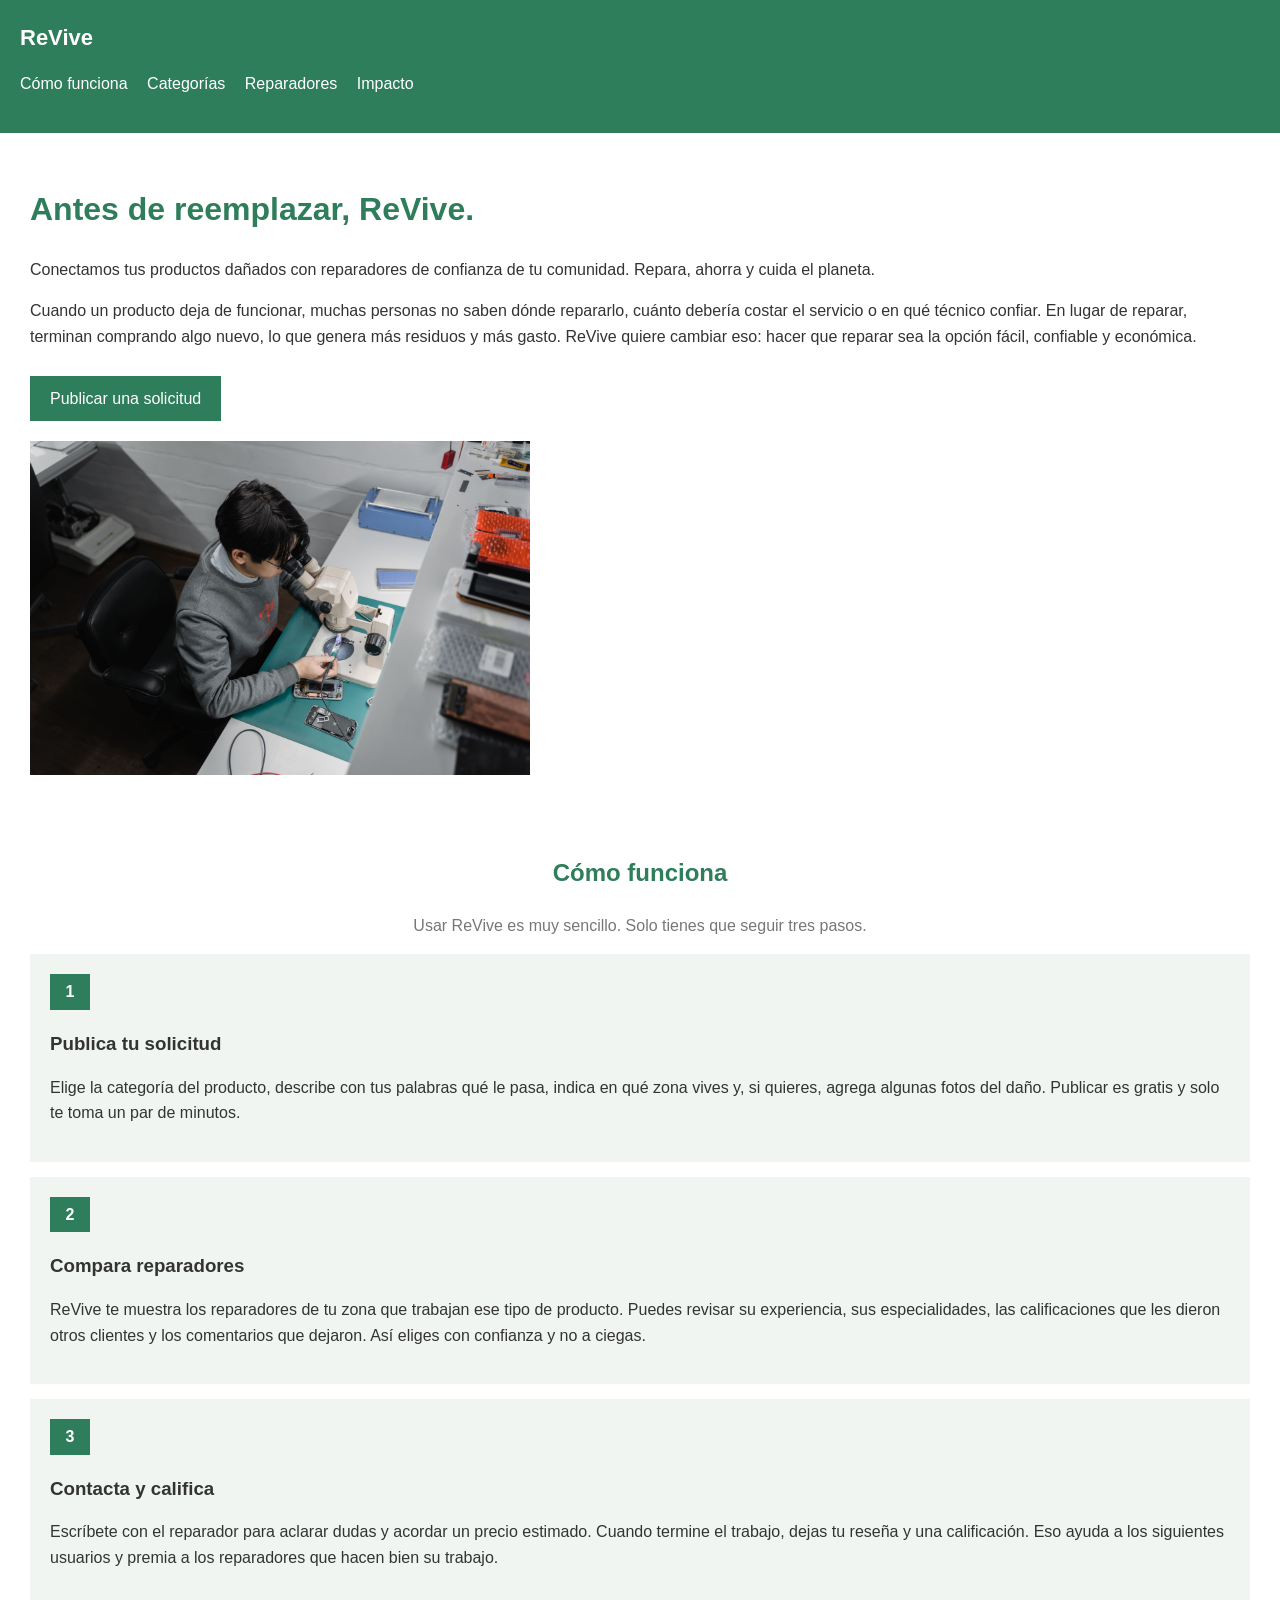
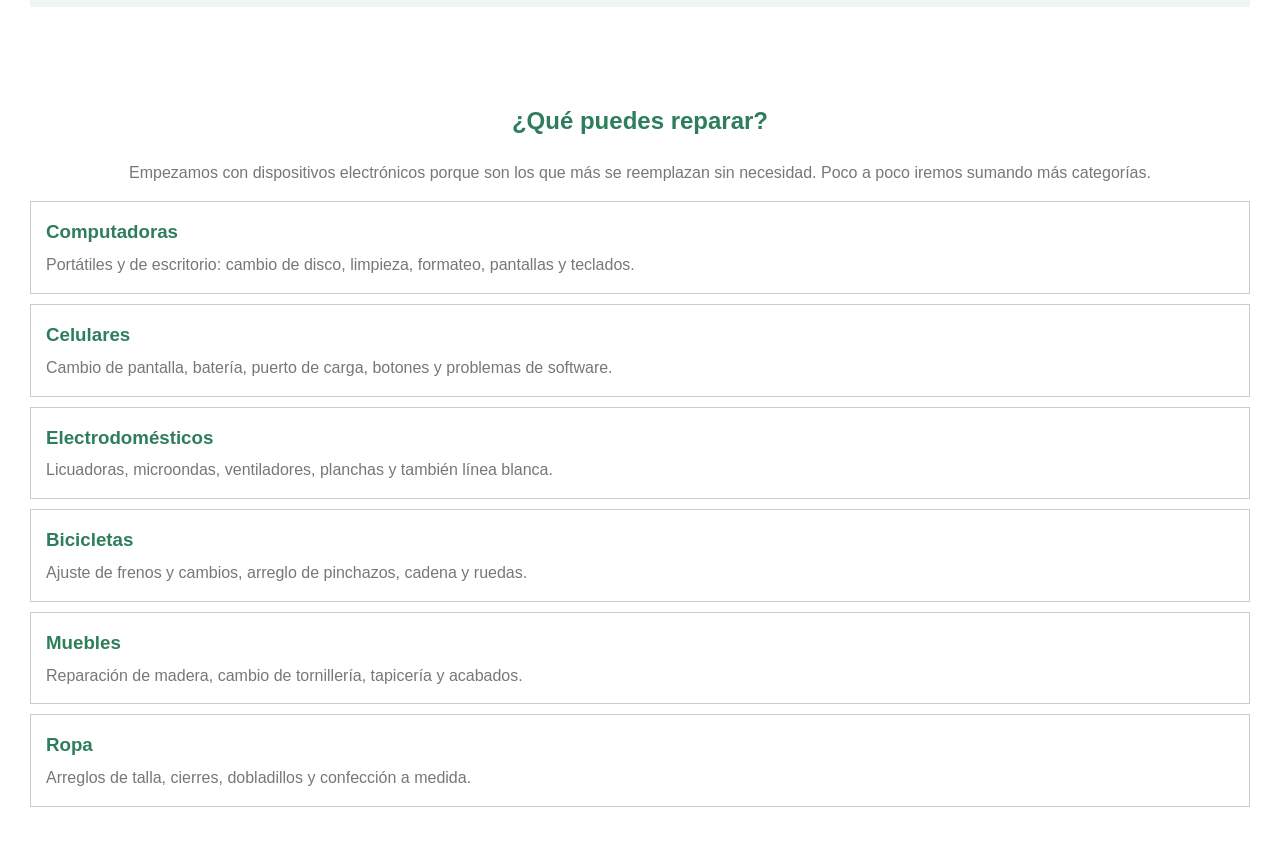
==== html/index.html @ b793ab69 "Agrega secciones, cmo funciona y categorias" ====
<!DOCTYPE html>
<html lang="es">

<head>
  <meta charset="UTF-8">
  <title>ReVive - Antes de reemplazar, repara</title>
  <link rel="stylesheet" href="../css/estilos.css">
</head>

<body>

  <!-- ENCABEZADO -->
  <header>
    <p class="logo">ReVive</p>

    <ul>
      <li><a href="#como-funciona">Cómo funciona</a></li>
      <li><a href="#categorias">Categorías</a></li>
      <li><a href="#reparadores">Reparadores</a></li>
      <li><a href="#impacto">Impacto</a></li>
    </ul>
  </header>


  <!-- PORTADA -->
  <div class="contenido">
    <h1>Antes de reemplazar, ReVive.</h1>

    <p>
      Conectamos tus productos dañados con reparadores de confianza de tu
      comunidad. Repara, ahorra y cuida el planeta.
    </p>

    <p>
      Cuando un producto deja de funcionar, muchas personas no saben dónde
      repararlo, cuánto debería costar el servicio o en qué técnico confiar.
      En lugar de reparar, terminan comprando algo nuevo, lo que genera más
      residuos y más gasto. ReVive quiere cambiar eso: hacer que reparar sea
      la opción fácil, confiable y económica.
    </p>

    <a href="#" class="boton">Publicar una solicitud</a>

    <img src="../img/hero.jpg" alt="Persona reparando un teléfono celular">
  </div>


  <!-- COMO FUNCIONA -->
  <div class="seccion" id="como-funciona">
    <h2>Cómo funciona</h2>
    <p class="texto-centro">Usar ReVive es muy sencillo. Solo tienes que seguir tres pasos.</p>

    <div class="paso">
      <p class="numero">1</p>
      <h3>Publica tu solicitud</h3>
      <p>
        Elige la categoría del producto, describe con tus palabras qué le pasa,
        indica en qué zona vives y, si quieres, agrega algunas fotos del daño.
        Publicar es gratis y solo te toma un par de minutos.
      </p>
    </div>

    <div class="paso">
      <p class="numero">2</p>
      <h3>Compara reparadores</h3>
      <p>
        ReVive te muestra los reparadores de tu zona que trabajan ese tipo de
        producto. Puedes revisar su experiencia, sus especialidades, las
        calificaciones que les dieron otros clientes y los comentarios que
        dejaron. Así eliges con confianza y no a ciegas.
      </p>
    </div>

    <div class="paso">
      <p class="numero">3</p>
      <h3>Contacta y califica</h3>
      <p>
        Escríbete con el reparador para aclarar dudas y acordar un precio
        estimado. Cuando termine el trabajo, dejas tu reseña y una
        calificación. Eso ayuda a los siguientes usuarios y premia a los
        reparadores que hacen bien su trabajo.
      </p>
    </div>
  </div>


  <!-- CATEGORIAS -->
  <div class="seccion" id="categorias">
    <h2>¿Qué puedes reparar?</h2>
    <p class="texto-centro">
      Empezamos con dispositivos electrónicos porque son los que más se
      reemplazan sin necesidad. Poco a poco iremos sumando más categorías.
    </p>

    <div class="categoria">
      <h3>Computadoras</h3>
      <p>Portátiles y de escritorio: cambio de disco, limpieza, formateo, pantallas y teclados.</p>
    </div>

    <div class="categoria">
      <h3>Celulares</h3>
      <p>Cambio de pantalla, batería, puerto de carga, botones y problemas de software.</p>
    </div>

    <div class="categoria">
      <h3>Electrodomésticos</h3>
      <p>Licuadoras, microondas, ventiladores, planchas y también línea blanca.</p>
    </div>

    <div class="categoria">
      <h3>Bicicletas</h3>
      <p>Ajuste de frenos y cambios, arreglo de pinchazos, cadena y ruedas.</p>
    </div>

    <div class="categoria">
      <h3>Muebles</h3>
      <p>Reparación de madera, cambio de tornillería, tapicería y acabados.</p>
    </div>

    <div class="categoria">
      <h3>Ropa</h3>
      <p>Arreglos de talla, cierres, dobladillos y confección a medida.</p>
    </div>
  </div>


  <!-- Falta: Reparadores, Impacto, Testimonios, pie de pagina -->

</body>

</html>
---- css/estilos.css ----
/* Estilos de ReVive */

body {
  font-family: Arial, sans-serif;
  margin: 0;
  color: #333333;
  line-height: 1.6;
}

/* Encabezado */
header {
  background-color: #2E7D5B;
  padding: 20px;
}

.logo {
  color: #ffffff;
  font-size: 22px;
  font-weight: bold;
  margin: 0;
}

header ul {
  list-style: none;
  padding: 0;
}

header li {
  display: inline;
  margin-right: 15px;
}

header a {
  color: #ffffff;
  text-decoration: none;
}

/* Portada */
.contenido {
  padding: 30px;
}

h1 {
  color: #2E7D5B;
}

.boton {
  display: inline-block;
  background-color: #2E7D5B;
  color: #ffffff;
  text-decoration: none;
  padding: 10px 20px;
  margin-top: 10px;
}

img {
  display: block;
  width: 100%;
  max-width: 500px;
  margin-top: 20px;
}

/* Secciones */
.seccion {
  padding: 30px;
}

h2 {
  color: #2E7D5B;
  text-align: center;
}

.texto-centro {
  text-align: center;
  color: #777777;
}

/* Pasos de "Como funciona" */
.paso {
  background-color: #F1F5F2;
  padding: 20px;
  margin-bottom: 15px;
}

.numero {
  background-color: #2E7D5B;
  color: #ffffff;
  font-weight: bold;
  width: 30px;
  text-align: center;
  padding: 5px;
  margin: 0;
}

.paso h3 {
  margin-bottom: 5px;
}

/* Categorias */
.categoria {
  border: 1px solid #cccccc;
  padding: 15px;
  margin-bottom: 10px;
}

.categoria h3 {
  margin: 0 0 5px 0;
  color: #2E7D5B;
}

.categoria p {
  margin: 0;
  color: #777777;
}
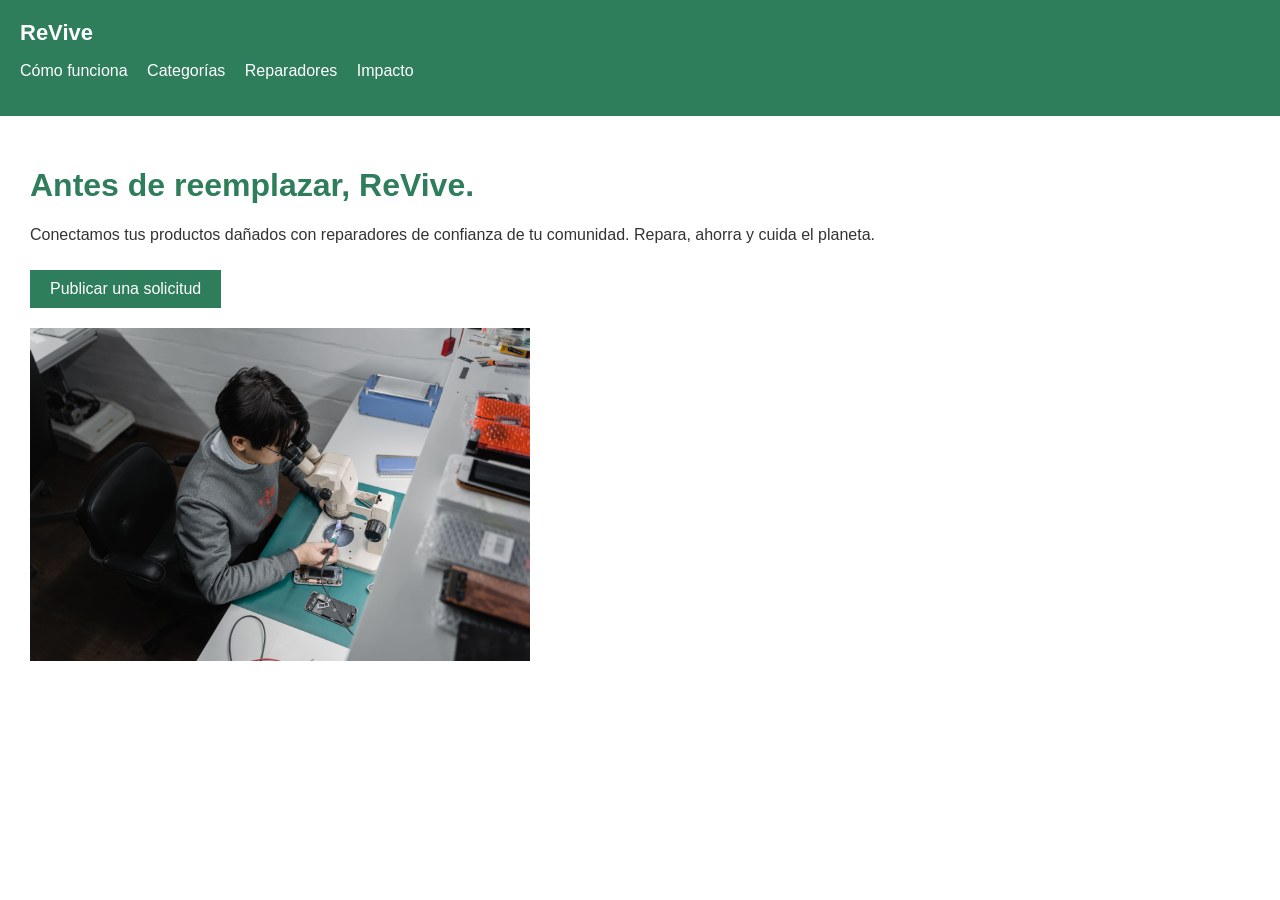
==== commit 40aa24ad: "Agrega encabezado y portada con estilos basicos" ====
--- a/html/index.html
+++ b/html/index.html
@@ -31,100 +31,13 @@
       comunidad. Repara, ahorra y cuida el planeta.
     </p>
 
-    <p>
-      Cuando un producto deja de funcionar, muchas personas no saben dónde
-      repararlo, cuánto debería costar el servicio o en qué técnico confiar.
-      En lugar de reparar, terminan comprando algo nuevo, lo que genera más
-      residuos y más gasto. ReVive quiere cambiar eso: hacer que reparar sea
-      la opción fácil, confiable y económica.
-    </p>
-
     <a href="#" class="boton">Publicar una solicitud</a>
 
     <img src="../img/hero.jpg" alt="Persona reparando un teléfono celular">
   </div>
 
 
-  <!-- COMO FUNCIONA -->
-  <div class="seccion" id="como-funciona">
-    <h2>Cómo funciona</h2>
-    <p class="texto-centro">Usar ReVive es muy sencillo. Solo tienes que seguir tres pasos.</p>
-
-    <div class="paso">
-      <p class="numero">1</p>
-      <h3>Publica tu solicitud</h3>
-      <p>
-        Elige la categoría del producto, describe con tus palabras qué le pasa,
-        indica en qué zona vives y, si quieres, agrega algunas fotos del daño.
-        Publicar es gratis y solo te toma un par de minutos.
-      </p>
-    </div>
-
-    <div class="paso">
-      <p class="numero">2</p>
-      <h3>Compara reparadores</h3>
-      <p>
-        ReVive te muestra los reparadores de tu zona que trabajan ese tipo de
-        producto. Puedes revisar su experiencia, sus especialidades, las
-        calificaciones que les dieron otros clientes y los comentarios que
-        dejaron. Así eliges con confianza y no a ciegas.
-      </p>
-    </div>
-
-    <div class="paso">
-      <p class="numero">3</p>
-      <h3>Contacta y califica</h3>
-      <p>
-        Escríbete con el reparador para aclarar dudas y acordar un precio
-        estimado. Cuando termine el trabajo, dejas tu reseña y una
-        calificación. Eso ayuda a los siguientes usuarios y premia a los
-        reparadores que hacen bien su trabajo.
-      </p>
-    </div>
-  </div>
-
-
-  <!-- CATEGORIAS -->
-  <div class="seccion" id="categorias">
-    <h2>¿Qué puedes reparar?</h2>
-    <p class="texto-centro">
-      Empezamos con dispositivos electrónicos porque son los que más se
-      reemplazan sin necesidad. Poco a poco iremos sumando más categorías.
-    </p>
-
-    <div class="categoria">
-      <h3>Computadoras</h3>
-      <p>Portátiles y de escritorio: cambio de disco, limpieza, formateo, pantallas y teclados.</p>
-    </div>
-
-    <div class="categoria">
-      <h3>Celulares</h3>
-      <p>Cambio de pantalla, batería, puerto de carga, botones y problemas de software.</p>
-    </div>
-
-    <div class="categoria">
-      <h3>Electrodomésticos</h3>
-      <p>Licuadoras, microondas, ventiladores, planchas y también línea blanca.</p>
-    </div>
-
-    <div class="categoria">
-      <h3>Bicicletas</h3>
-      <p>Ajuste de frenos y cambios, arreglo de pinchazos, cadena y ruedas.</p>
-    </div>
-
-    <div class="categoria">
-      <h3>Muebles</h3>
-      <p>Reparación de madera, cambio de tornillería, tapicería y acabados.</p>
-    </div>
-
-    <div class="categoria">
-      <h3>Ropa</h3>
-      <p>Arreglos de talla, cierres, dobladillos y confección a medida.</p>
-    </div>
-  </div>
-
-
-  <!-- Falta: Reparadores, Impacto, Testimonios, pie de pagina -->
+  <!-- Falta: Como funciona, Categorias, Reparadores, Impacto -->
 
 </body>
 
--- a/css/estilos.css
+++ b/css/estilos.css
@@ -4,7 +4,6 @@
   font-family: Arial, sans-serif;
   margin: 0;
   color: #333333;
-  line-height: 1.6;
 }
 
 /* Encabezado */
@@ -35,7 +34,7 @@
   text-decoration: none;
 }
 
-/* Portada */
+/* Contenido */
 .contenido {
   padding: 30px;
 }
@@ -59,56 +58,3 @@
   max-width: 500px;
   margin-top: 20px;
 }
-
-/* Secciones */
-.seccion {
-  padding: 30px;
-}
-
-h2 {
-  color: #2E7D5B;
-  text-align: center;
-}
-
-.texto-centro {
-  text-align: center;
-  color: #777777;
-}
-
-/* Pasos de "Como funciona" */
-.paso {
-  background-color: #F1F5F2;
-  padding: 20px;
-  margin-bottom: 15px;
-}
-
-.numero {
-  background-color: #2E7D5B;
-  color: #ffffff;
-  font-weight: bold;
-  width: 30px;
-  text-align: center;
-  padding: 5px;
-  margin: 0;
-}
-
-.paso h3 {
-  margin-bottom: 5px;
-}
-
-/* Categorias */
-.categoria {
-  border: 1px solid #cccccc;
-  padding: 15px;
-  margin-bottom: 10px;
-}
-
-.categoria h3 {
-  margin: 0 0 5px 0;
-  color: #2E7D5B;
-}
-
-.categoria p {
-  margin: 0;
-  color: #777777;
-}
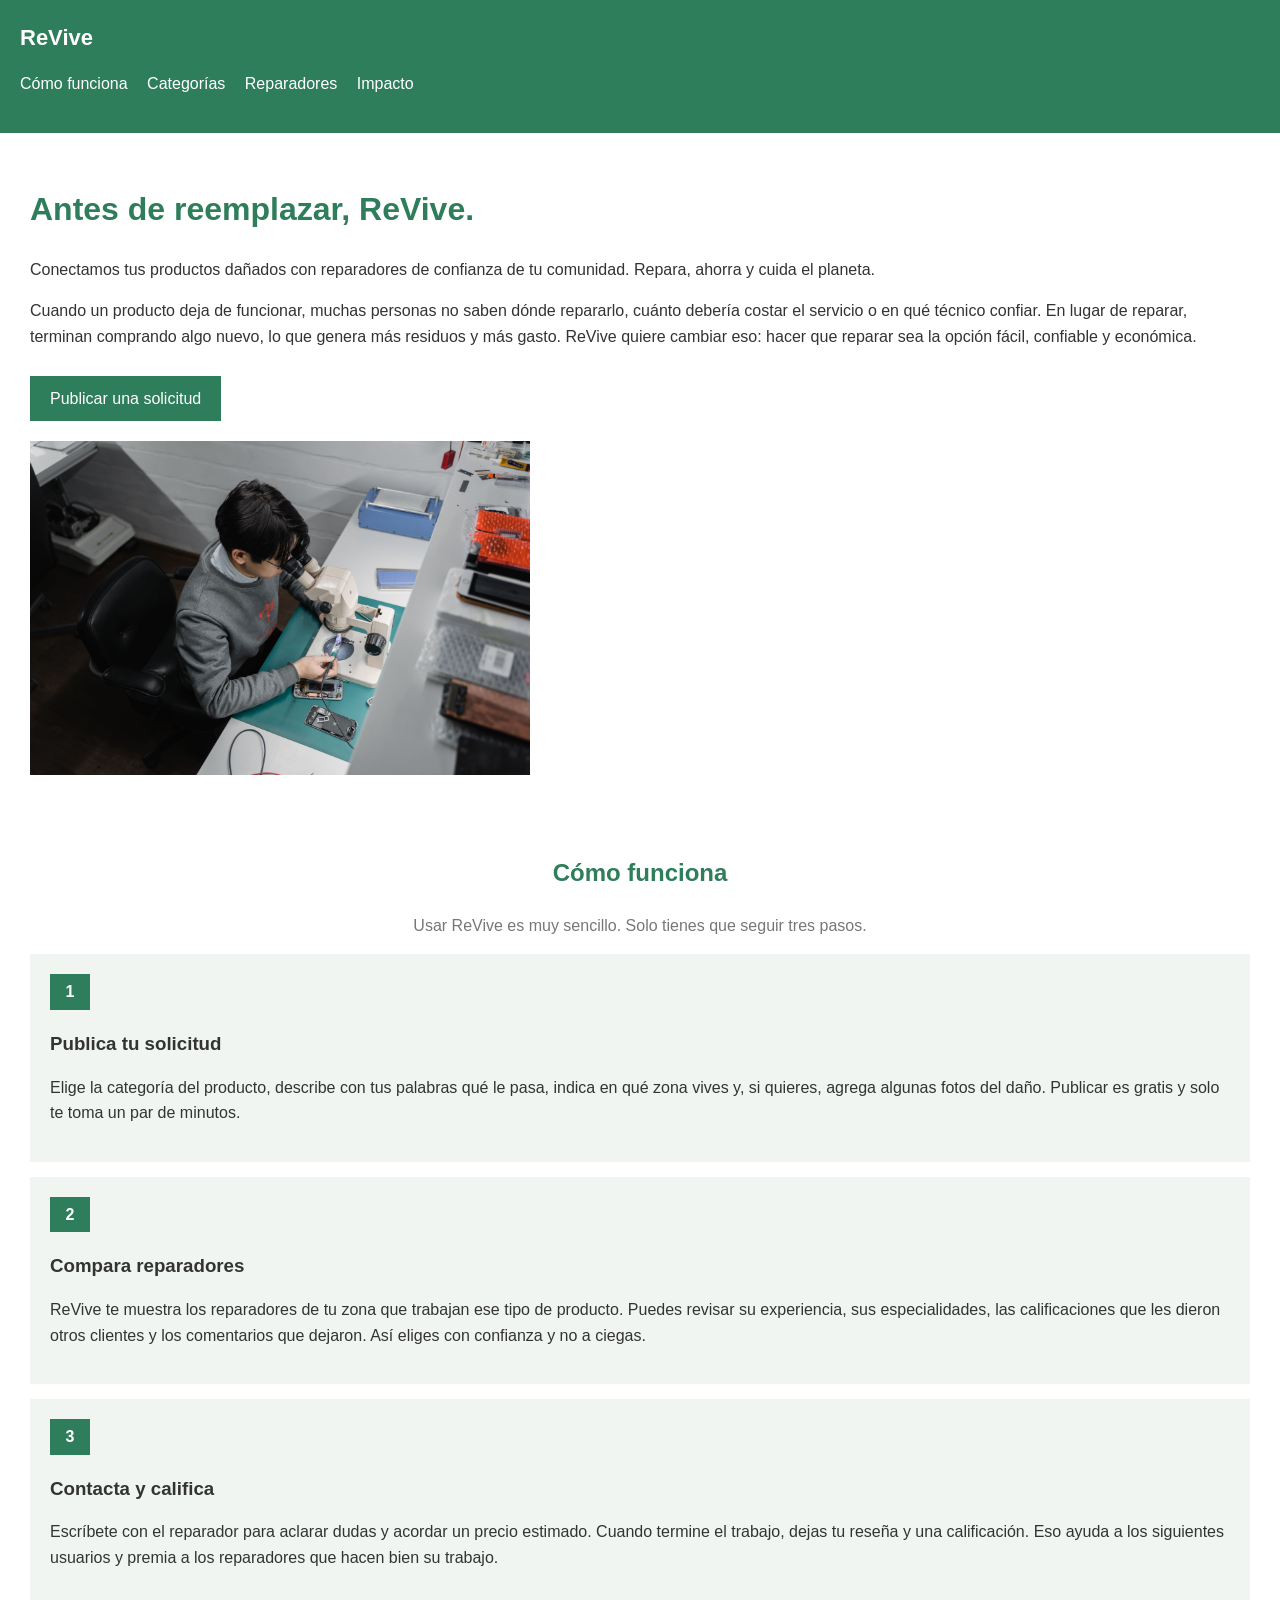
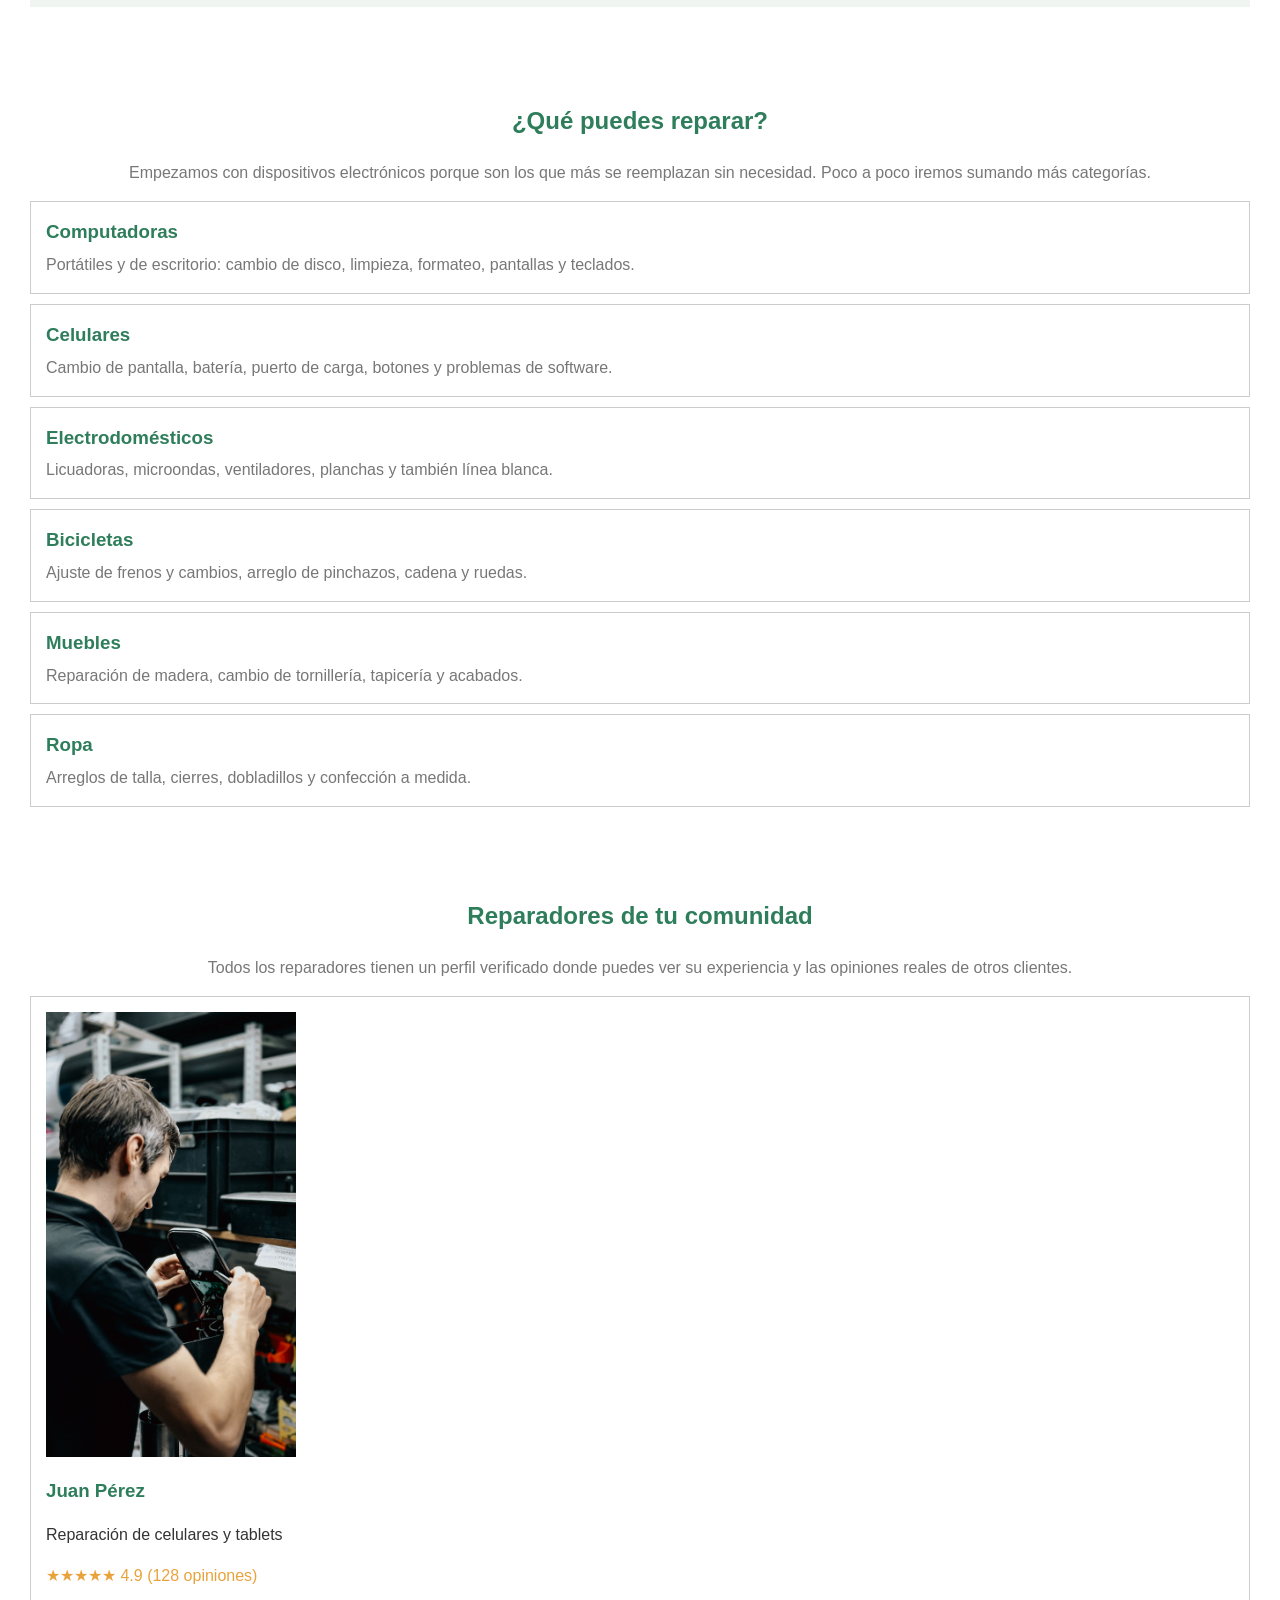
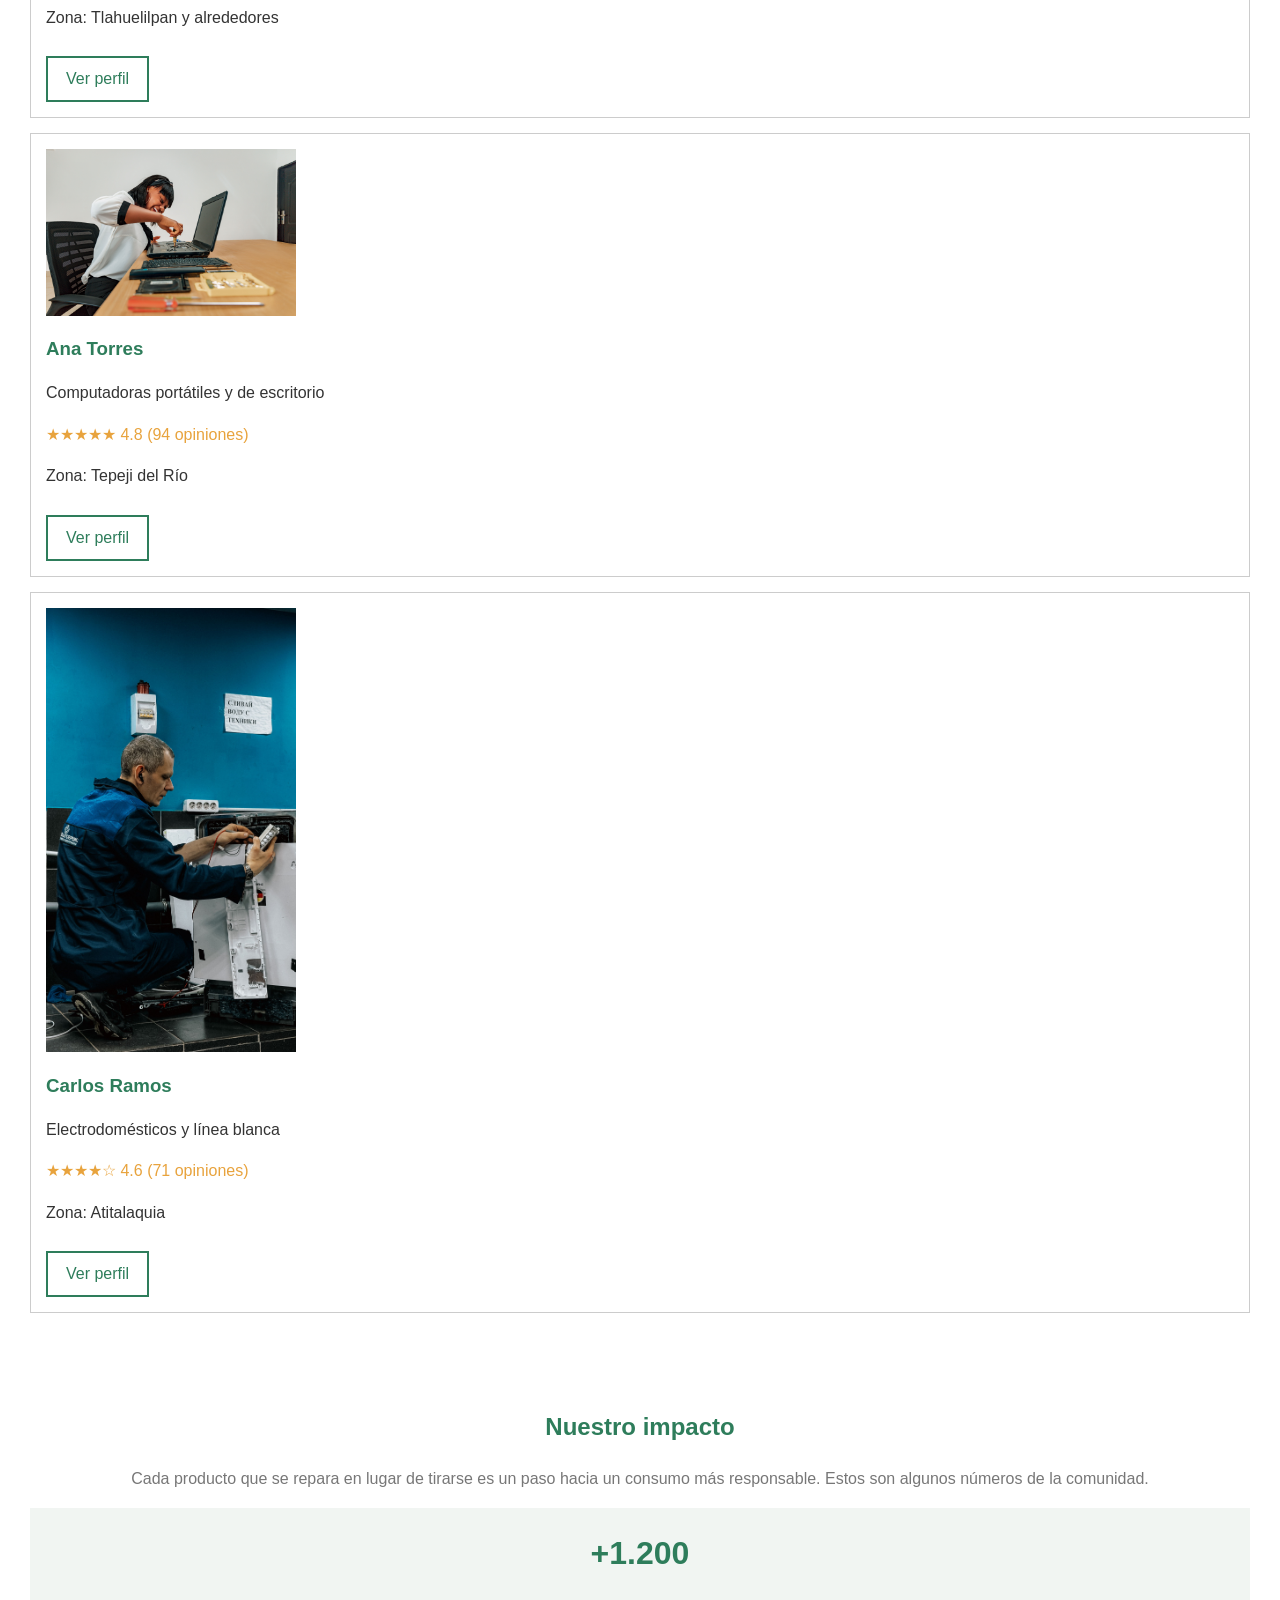
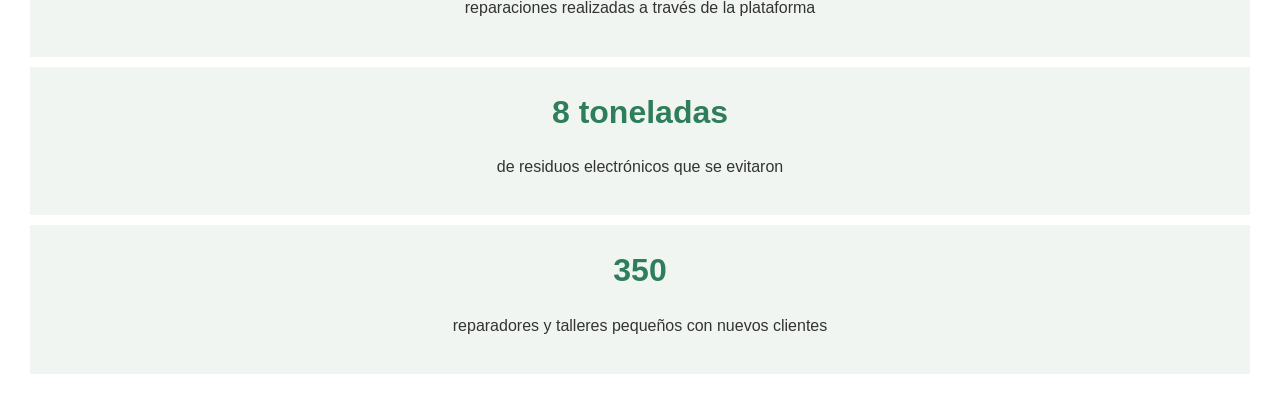
==== commit d3628d33: "Agrega secciones de reparadores y impacto" ====
--- a/html/index.html
+++ b/html/index.html
@@ -31,13 +31,162 @@
       comunidad. Repara, ahorra y cuida el planeta.
     </p>
 
+    <p>
+      Cuando un producto deja de funcionar, muchas personas no saben dónde
+      repararlo, cuánto debería costar el servicio o en qué técnico confiar.
+      En lugar de reparar, terminan comprando algo nuevo, lo que genera más
+      residuos y más gasto. ReVive quiere cambiar eso: hacer que reparar sea
+      la opción fácil, confiable y económica.
+    </p>
+
     <a href="#" class="boton">Publicar una solicitud</a>
 
     <img src="../img/hero.jpg" alt="Persona reparando un teléfono celular">
   </div>
 
 
-  <!-- Falta: Como funciona, Categorias, Reparadores, Impacto -->
+  <!-- COMO FUNCIONA -->
+  <div class="seccion" id="como-funciona">
+    <h2>Cómo funciona</h2>
+    <p class="texto-centro">Usar ReVive es muy sencillo. Solo tienes que seguir tres pasos.</p>
+
+    <div class="paso">
+      <p class="numero">1</p>
+      <h3>Publica tu solicitud</h3>
+      <p>
+        Elige la categoría del producto, describe con tus palabras qué le pasa,
+        indica en qué zona vives y, si quieres, agrega algunas fotos del daño.
+        Publicar es gratis y solo te toma un par de minutos.
+      </p>
+    </div>
+
+    <div class="paso">
+      <p class="numero">2</p>
+      <h3>Compara reparadores</h3>
+      <p>
+        ReVive te muestra los reparadores de tu zona que trabajan ese tipo de
+        producto. Puedes revisar su experiencia, sus especialidades, las
+        calificaciones que les dieron otros clientes y los comentarios que
+        dejaron. Así eliges con confianza y no a ciegas.
+      </p>
+    </div>
+
+    <div class="paso">
+      <p class="numero">3</p>
+      <h3>Contacta y califica</h3>
+      <p>
+        Escríbete con el reparador para aclarar dudas y acordar un precio
+        estimado. Cuando termine el trabajo, dejas tu reseña y una
+        calificación. Eso ayuda a los siguientes usuarios y premia a los
+        reparadores que hacen bien su trabajo.
+      </p>
+    </div>
+  </div>
+
+
+  <!-- CATEGORIAS -->
+  <div class="seccion" id="categorias">
+    <h2>¿Qué puedes reparar?</h2>
+    <p class="texto-centro">
+      Empezamos con dispositivos electrónicos porque son los que más se
+      reemplazan sin necesidad. Poco a poco iremos sumando más categorías.
+    </p>
+
+    <div class="categoria">
+      <h3>Computadoras</h3>
+      <p>Portátiles y de escritorio: cambio de disco, limpieza, formateo, pantallas y teclados.</p>
+    </div>
+
+    <div class="categoria">
+      <h3>Celulares</h3>
+      <p>Cambio de pantalla, batería, puerto de carga, botones y problemas de software.</p>
+    </div>
+
+    <div class="categoria">
+      <h3>Electrodomésticos</h3>
+      <p>Licuadoras, microondas, ventiladores, planchas y también línea blanca.</p>
+    </div>
+
+    <div class="categoria">
+      <h3>Bicicletas</h3>
+      <p>Ajuste de frenos y cambios, arreglo de pinchazos, cadena y ruedas.</p>
+    </div>
+
+    <div class="categoria">
+      <h3>Muebles</h3>
+      <p>Reparación de madera, cambio de tornillería, tapicería y acabados.</p>
+    </div>
+
+    <div class="categoria">
+      <h3>Ropa</h3>
+      <p>Arreglos de talla, cierres, dobladillos y confección a medida.</p>
+    </div>
+  </div>
+
+
+  <!-- REPARADORES -->
+  <div class="seccion" id="reparadores">
+    <h2>Reparadores de tu comunidad</h2>
+    <p class="texto-centro">
+      Todos los reparadores tienen un perfil verificado donde puedes ver su
+      experiencia y las opiniones reales de otros clientes.
+    </p>
+
+    <div class="tarjeta">
+      <img src="../img/reparador1.jpg" alt="Foto de Juan Pérez">
+      <h3>Juan Pérez</h3>
+      <p>Reparación de celulares y tablets</p>
+      <p class="estrellas">★★★★★ 4.9 (128 opiniones)</p>
+      <p>Zona: Tlahuelilpan y alrededores</p>
+      <a href="#" class="boton-borde">Ver perfil</a>
+    </div>
+
+    <div class="tarjeta">
+      <img src="../img/reparador2.jpg" alt="Foto de Ana Torres">
+      <h3>Ana Torres</h3>
+      <p>Computadoras portátiles y de escritorio</p>
+      <p class="estrellas">★★★★★ 4.8 (94 opiniones)</p>
+      <p>Zona: Tepeji del Río</p>
+      <a href="#" class="boton-borde">Ver perfil</a>
+    </div>
+
+    <div class="tarjeta">
+      <img src="../img/reparador3.jpg" alt="Foto de Carlos Ramos">
+      <h3>Carlos Ramos</h3>
+      <p>Electrodomésticos y línea blanca</p>
+      <p class="estrellas">★★★★☆ 4.6 (71 opiniones)</p>
+      <p>Zona: Atitalaquia</p>
+      <a href="#" class="boton-borde">Ver perfil</a>
+    </div>
+  </div>
+
+
+  <!-- IMPACTO -->
+  <div class="seccion" id="impacto">
+    <h2>Nuestro impacto</h2>
+    <p class="texto-centro">
+      Cada producto que se repara en lugar de tirarse es un paso hacia un
+      consumo más responsable. Estos son algunos números de la comunidad.
+    </p>
+
+    <div class="dato">
+      <p class="numero-grande">+1.200</p>
+      <p>reparaciones realizadas a través de la plataforma</p>
+    </div>
+
+    <div class="dato">
+      <p class="numero-grande">8 toneladas</p>
+      <p>de residuos electrónicos que se evitaron</p>
+    </div>
+
+    <div class="dato">
+      <p class="numero-grande">350</p>
+      <p>reparadores y talleres pequeños con nuevos clientes</p>
+    </div>
+  </div>
+
+
+  <!-- Falta: Testimonios, llamada final y pie de pagina -->
 
 </body>
 
--- a/css/estilos.css
+++ b/css/estilos.css
@@ -4,6 +4,7 @@
   font-family: Arial, sans-serif;
   margin: 0;
   color: #333333;
+  line-height: 1.6;
 }
 
 /* Encabezado */
@@ -34,7 +35,7 @@
   text-decoration: none;
 }
 
-/* Contenido */
+/* Portada */
 .contenido {
   padding: 30px;
 }
@@ -58,3 +59,102 @@
   max-width: 500px;
   margin-top: 20px;
 }
+
+/* Secciones */
+.seccion {
+  padding: 30px;
+}
+
+h2 {
+  color: #2E7D5B;
+  text-align: center;
+}
+
+.texto-centro {
+  text-align: center;
+  color: #777777;
+}
+
+/* Pasos de "Como funciona" */
+.paso {
+  background-color: #F1F5F2;
+  padding: 20px;
+  margin-bottom: 15px;
+}
+
+.numero {
+  background-color: #2E7D5B;
+  color: #ffffff;
+  font-weight: bold;
+  width: 30px;
+  text-align: center;
+  padding: 5px;
+  margin: 0;
+}
+
+.paso h3 {
+  margin-bottom: 5px;
+}
+
+/* Categorias */
+.categoria {
+  border: 1px solid #cccccc;
+  padding: 15px;
+  margin-bottom: 10px;
+}
+
+.categoria h3 {
+  margin: 0 0 5px 0;
+  color: #2E7D5B;
+}
+
+.categoria p {
+  margin: 0;
+  color: #777777;
+}
+
+/* Reparadores */
+.tarjeta {
+  border: 1px solid #cccccc;
+  padding: 15px;
+  margin-bottom: 15px;
+}
+
+.tarjeta h3 {
+  color: #2E7D5B;
+  margin-bottom: 5px;
+}
+
+.tarjeta img {
+  max-width: 250px;
+  margin-top: 0;
+  margin-bottom: 10px;
+}
+
+.estrellas {
+  color: #E8A33D;
+}
+
+.boton-borde {
+  display: inline-block;
+  border: 2px solid #2E7D5B;
+  color: #2E7D5B;
+  text-decoration: none;
+  padding: 8px 18px;
+  margin-top: 10px;
+}
+
+/* Impacto */
+.dato {
+  background-color: #F1F5F2;
+  text-align: center;
+  padding: 20px;
+  margin-bottom: 10px;
+}
+
+.numero-grande {
+  color: #2E7D5B;
+  font-size: 32px;
+  font-weight: bold;
+  margin: 0;
+}
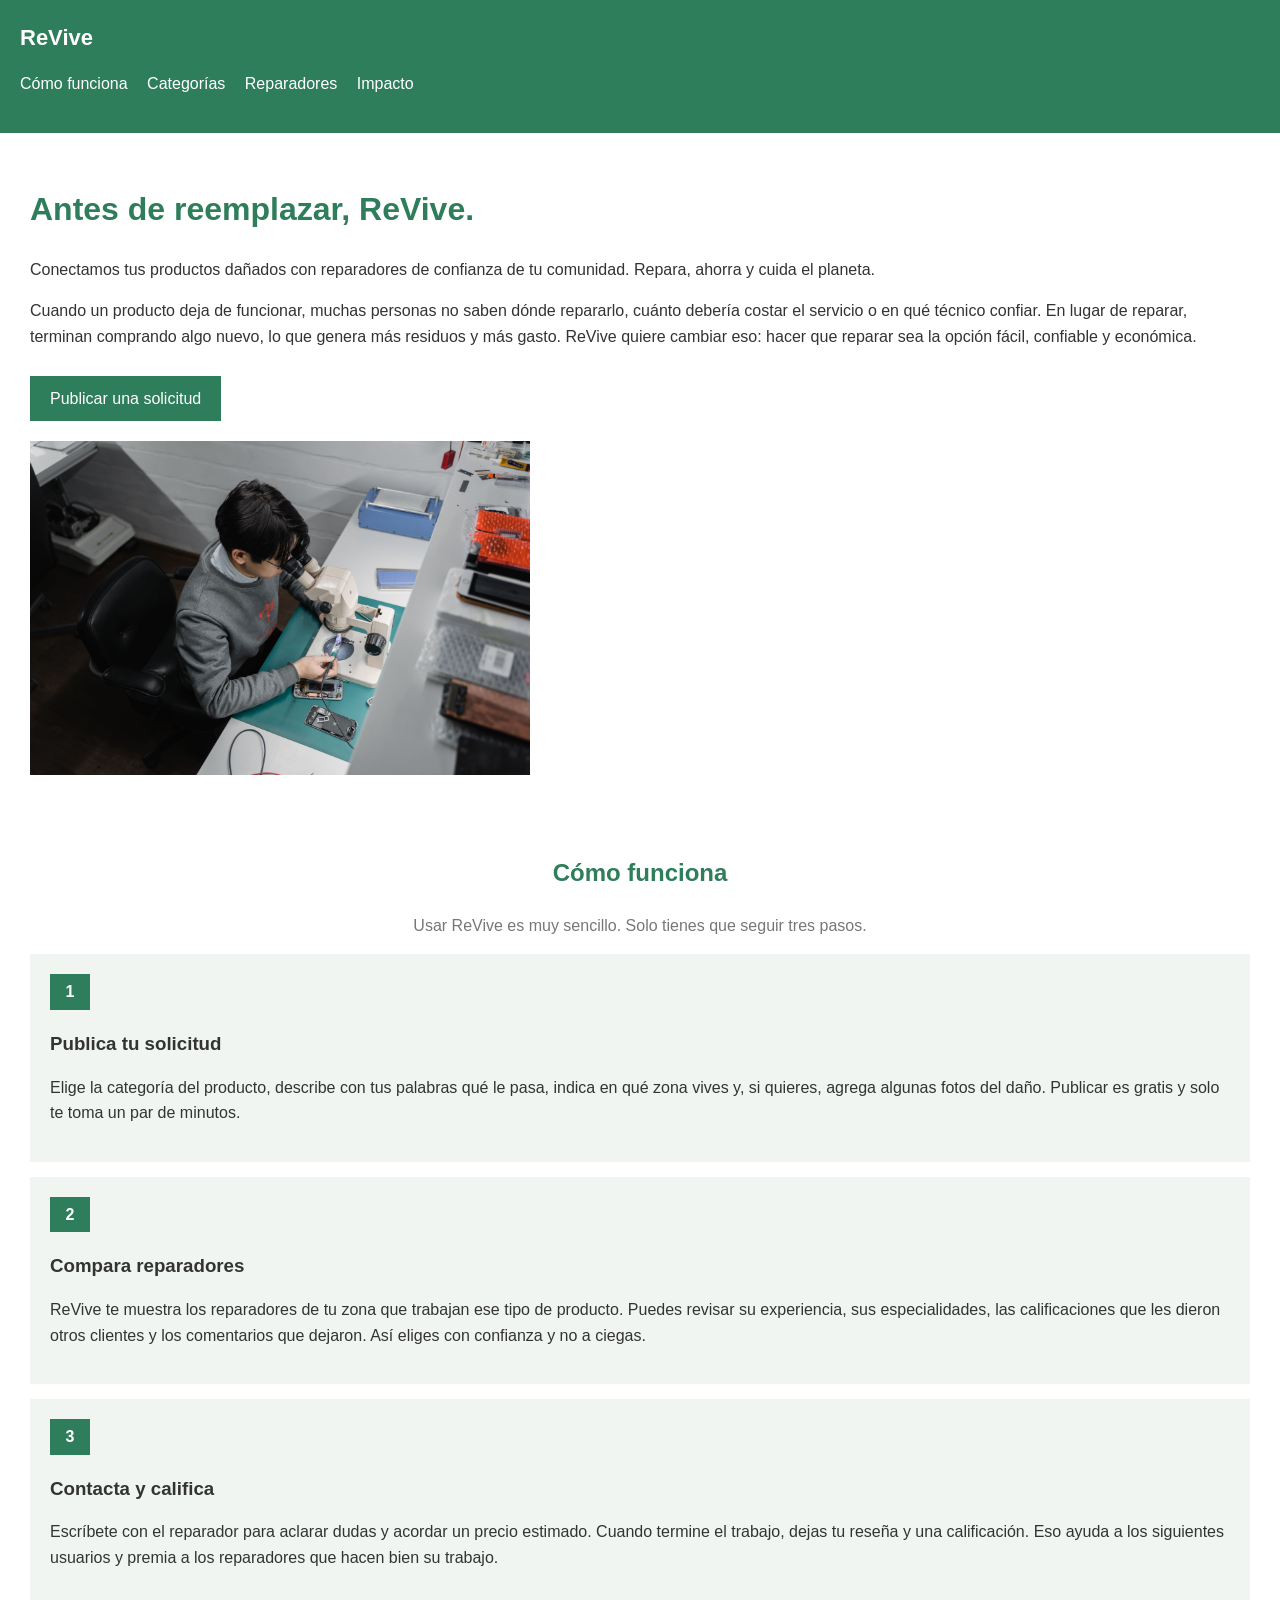
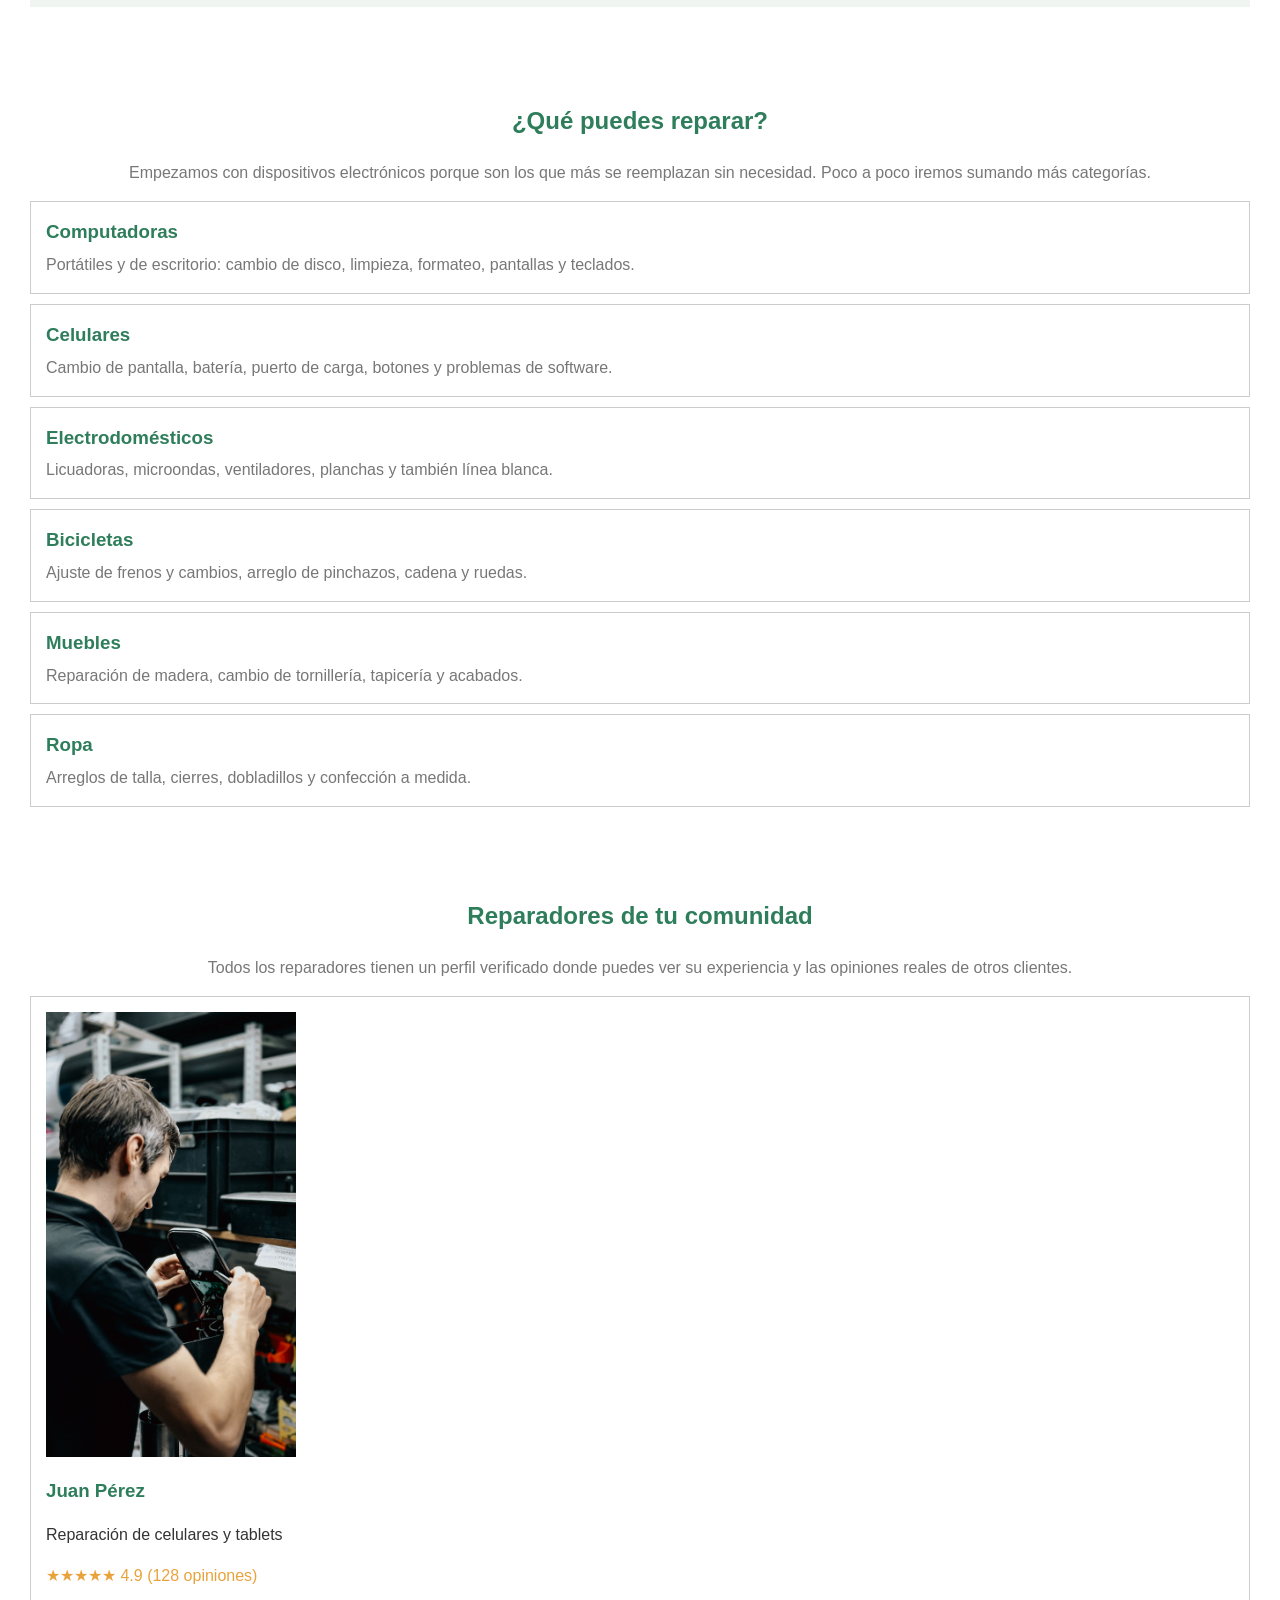
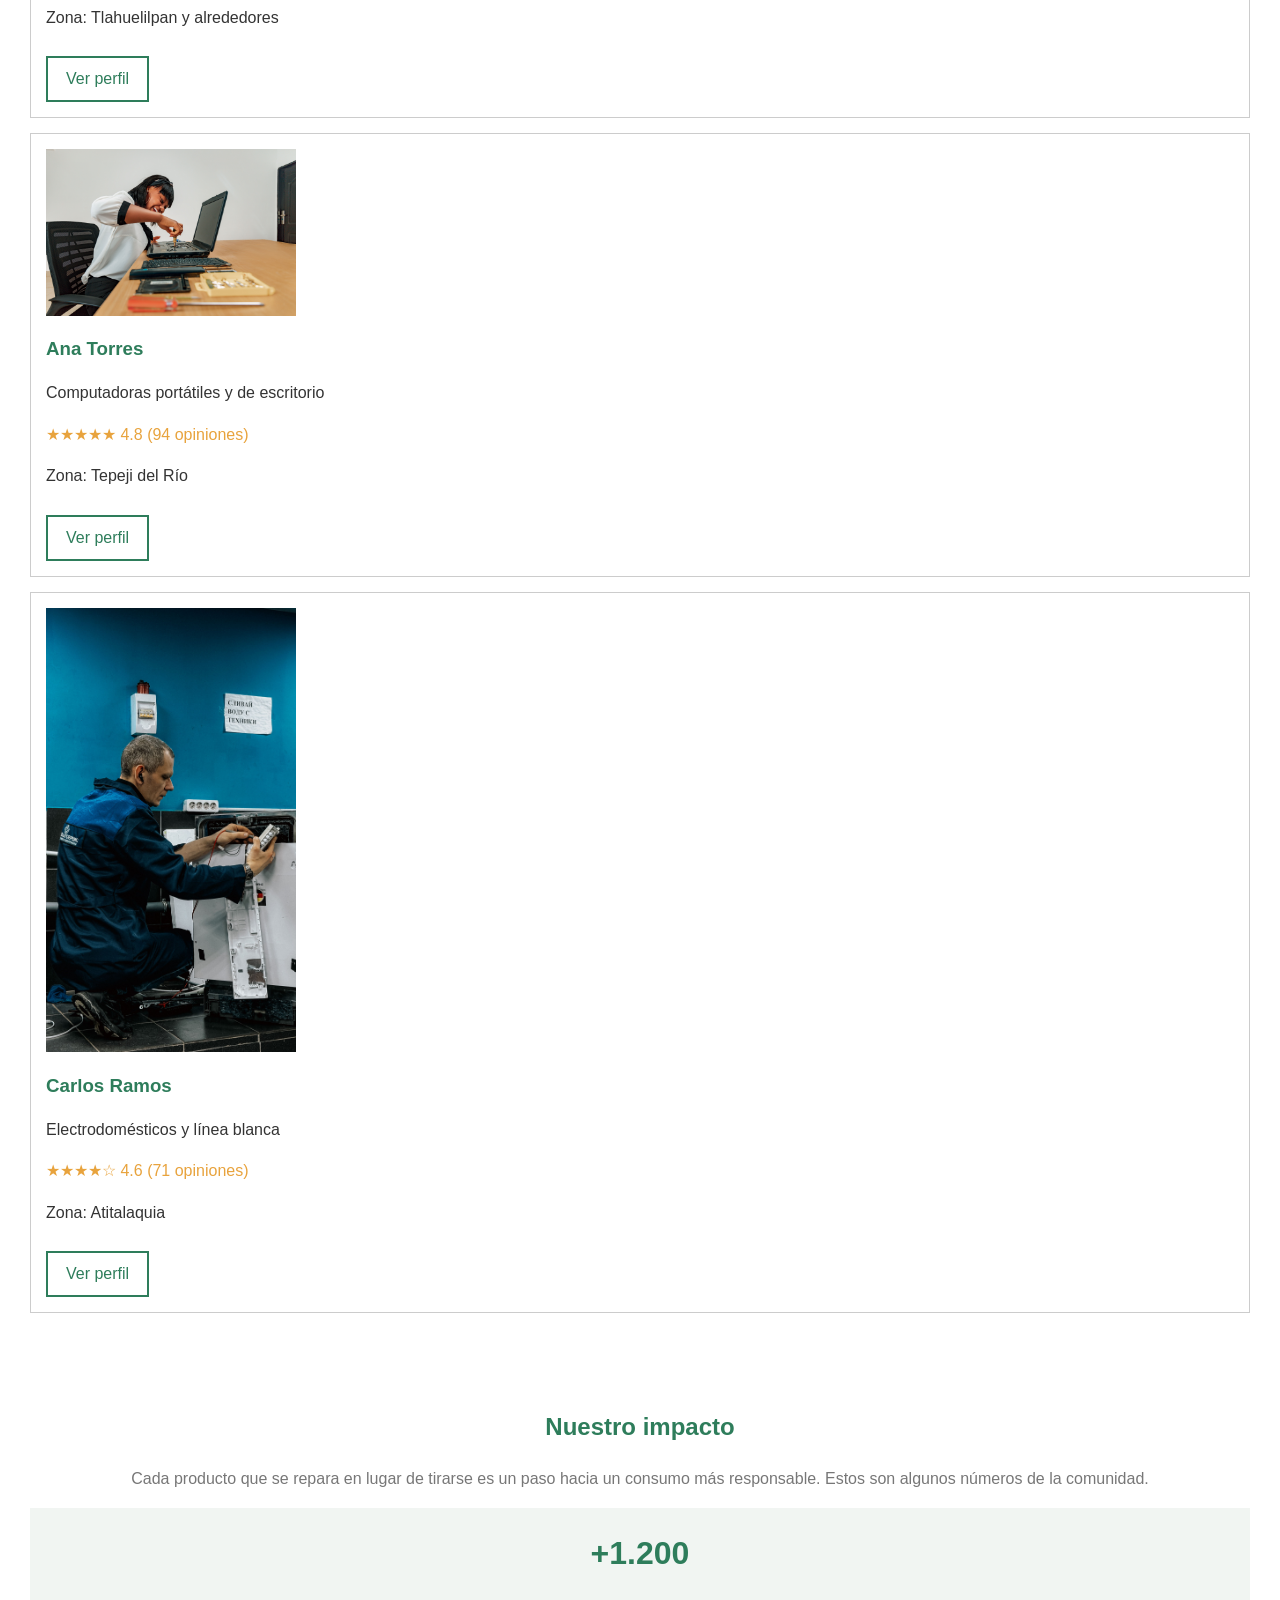
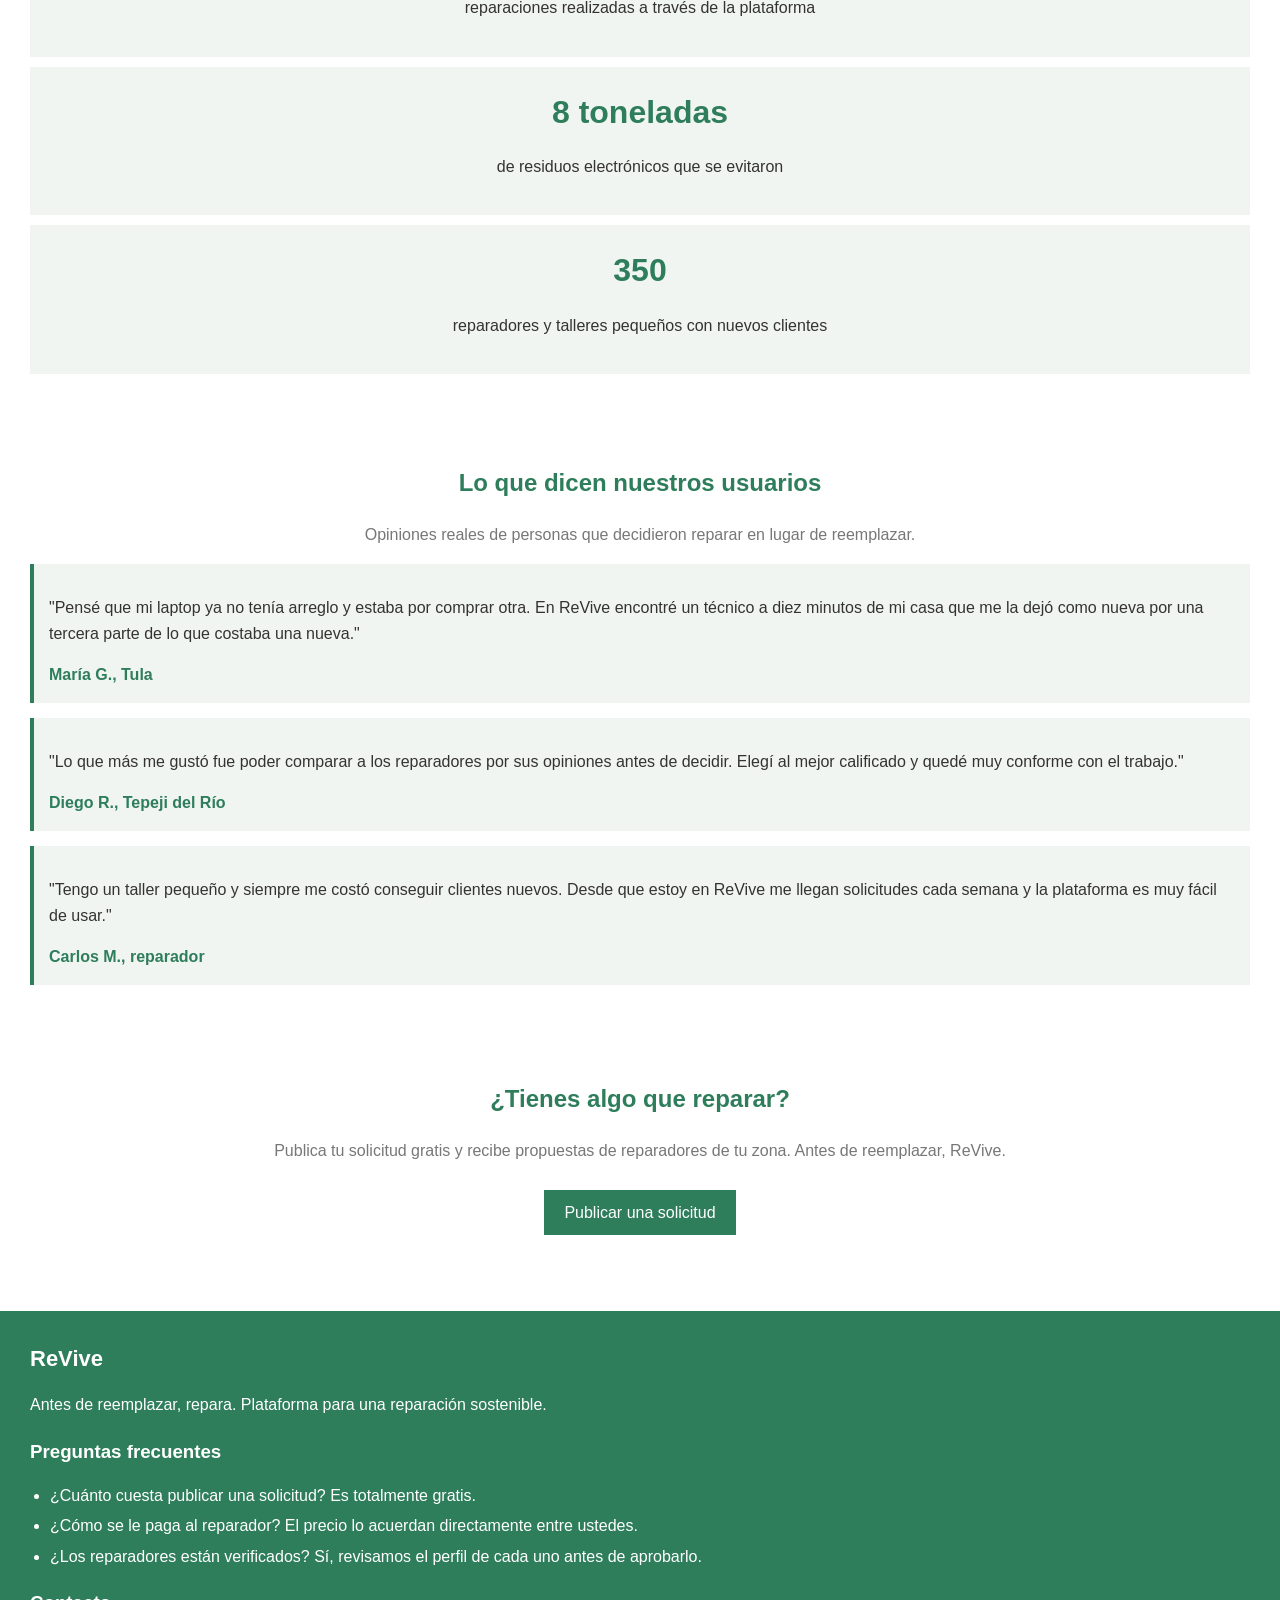
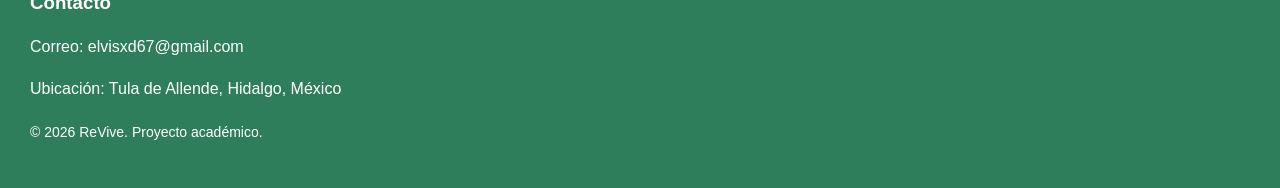
==== commit 05bed1b8: "Agregaa testimonios, llamada final y pie de pagina" ====
--- a/html/index.html
+++ b/html/index.html
@@ -186,7 +186,71 @@
   </div>
 
 
-  <!-- Falta: Testimonios, llamada final y pie de pagina -->
+  <!-- TESTIMONIOS -->
+  <div class="seccion" id="testimonios">
+    <h2>Lo que dicen nuestros usuarios</h2>
+    <p class="texto-centro">Opiniones reales de personas que decidieron reparar en lugar de reemplazar.</p>
+
+    <div class="testimonio">
+      <p>
+        "Pensé que mi laptop ya no tenía arreglo y estaba por comprar otra. En
+        ReVive encontré un técnico a diez minutos de mi casa que me la dejó
+        como nueva por una tercera parte de lo que costaba una nueva."
+      </p>
+      <p class="autor">María G., Tula</p>
+    </div>
+
+    <div class="testimonio">
+      <p>
+        "Lo que más me gustó fue poder comparar a los reparadores por sus
+        opiniones antes de decidir. Elegí al mejor calificado y quedé muy
+        conforme con el trabajo."
+      </p>
+      <p class="autor">Diego R., Tepeji del Río</p>
+    </div>
+
+    <div class="testimonio">
+      <p>
+        "Tengo un taller pequeño y siempre me costó conseguir clientes nuevos.
+        Desde que estoy en ReVive me llegan solicitudes cada semana y la
+        plataforma es muy fácil de usar."
+      </p>
+      <p class="autor">Carlos M., reparador</p>
+    </div>
+  </div>
+
+
+  <!-- LLAMADA FINAL -->
+  <div class="seccion" id="final">
+    <h2>¿Tienes algo que reparar?</h2>
+    <p class="texto-centro">
+      Publica tu solicitud gratis y recibe propuestas de reparadores de tu zona.
+      Antes de reemplazar, ReVive.
+    </p>
+    <p class="texto-centro">
+      <a href="#" class="boton">Publicar una solicitud</a>
+    </p>
+  </div>
+
+
+  <!-- PIE DE PAGINA -->
+  <footer>
+    <p class="logo">ReVive</p>
+    <p>Antes de reemplazar, repara. Plataforma para una reparación sostenible.</p>
+
+    <h3>Preguntas frecuentes</h3>
+    <ul>
+      <li>¿Cuánto cuesta publicar una solicitud? Es totalmente gratis.</li>
+      <li>¿Cómo se le paga al reparador? El precio lo acuerdan directamente entre ustedes.</li>
+      <li>¿Los reparadores están verificados? Sí, revisamos el perfil de cada uno antes de aprobarlo.</li>
+    </ul>
+
+    <h3>Contacto</h3>
+    <p>Correo: elvisxd67@gmail.com</p>
+    <p>Ubicación: Tula de Allende, Hidalgo, México</p>
+
+    <p class="copyright">© 2026 ReVive. Proyecto académico.</p>
+  </footer>
 
 </body>
 
--- a/css/estilos.css
+++ b/css/estilos.css
@@ -158,3 +158,42 @@
   font-weight: bold;
   margin: 0;
 }
+
+/* Testimonios */
+.testimonio {
+  border-left: 4px solid #2E7D5B;
+  background-color: #F1F5F2;
+  padding: 15px;
+  margin-bottom: 15px;
+}
+
+.autor {
+  font-weight: bold;
+  color: #2E7D5B;
+  margin-bottom: 0;
+}
+
+/* Pie de pagina */
+footer {
+  background-color: #2E7D5B;
+  color: #ffffff;
+  padding: 30px;
+  margin-top: 30px;
+}
+
+footer h3 {
+  margin-bottom: 5px;
+}
+
+footer ul {
+  padding-left: 20px;
+}
+
+footer li {
+  margin-bottom: 5px;
+}
+
+.copyright {
+  margin-top: 20px;
+  font-size: 14px;
+}
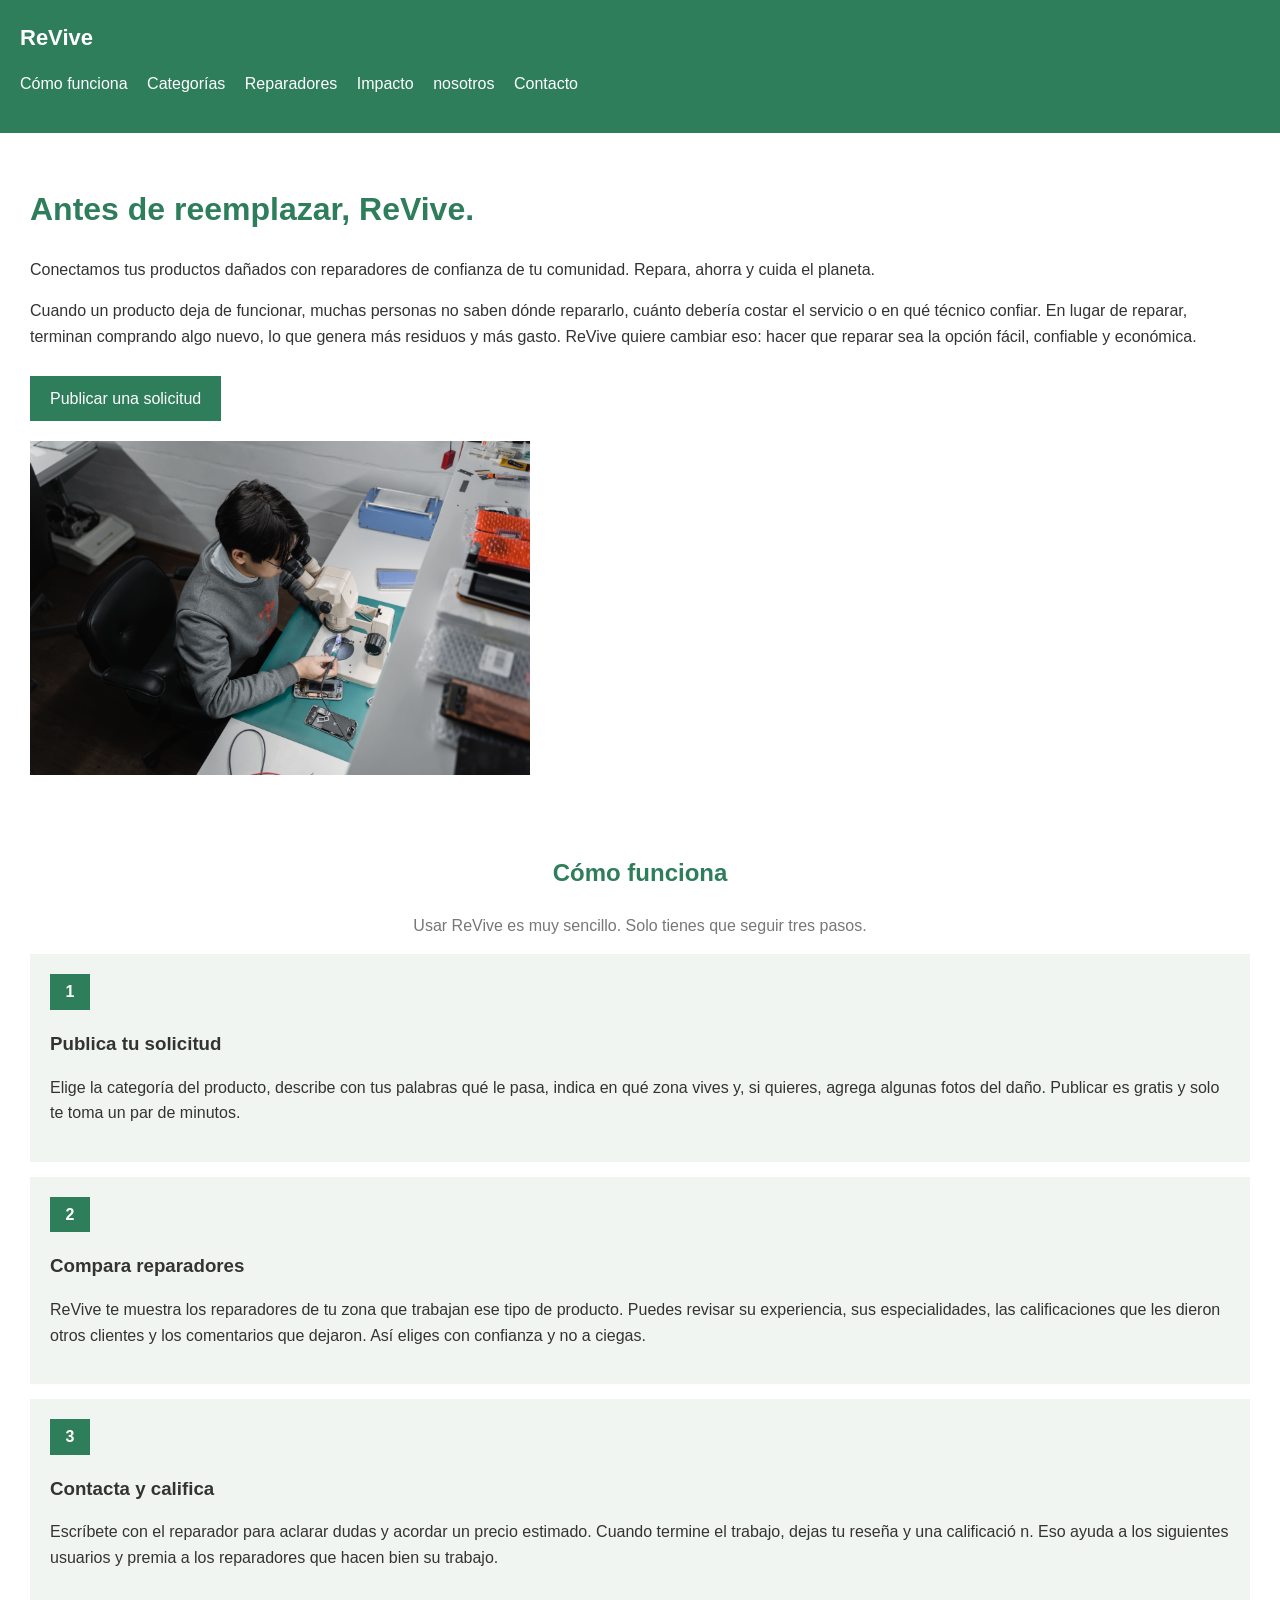
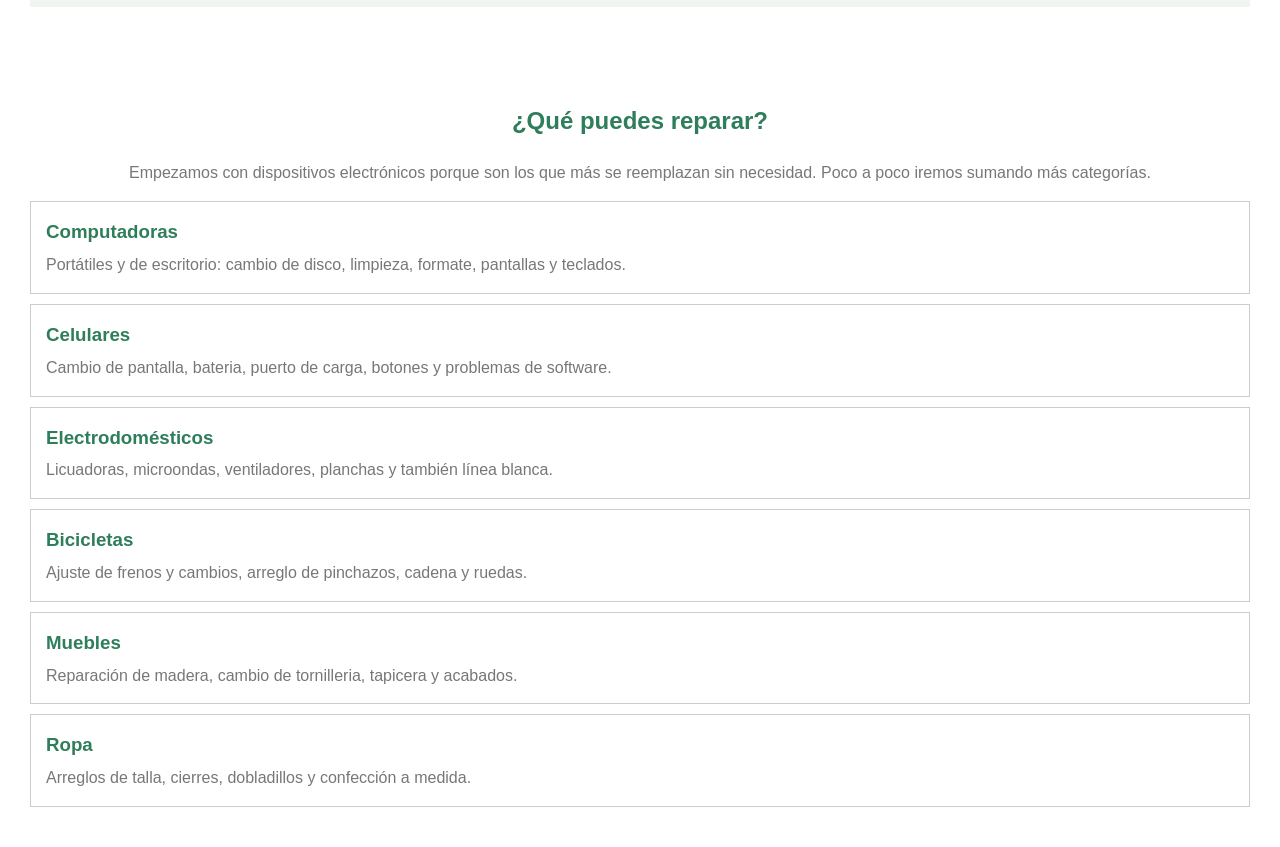
==== commit a054148f: "Implementacion de hipervinculos, paginas de contacto y nosotros" ====
--- a/html/index.html
+++ b/html/index.html
@@ -9,7 +9,6 @@
 
 <body>
 
-  <!-- ENCABEZADO -->
   <header>
     <p class="logo">ReVive</p>
 
@@ -18,11 +17,11 @@
       <li><a href="#categorias">Categorías</a></li>
       <li><a href="#reparadores">Reparadores</a></li>
       <li><a href="#impacto">Impacto</a></li>
+      <li><a href="../html/nosotros.html">nosotros</a></li>
+      <li><a href="../html/contacto.html">Contacto</a></li>
     </ul>
   </header>
 
-
-  <!-- PORTADA -->
   <div class="contenido">
     <h1>Antes de reemplazar, ReVive.</h1>
 
@@ -44,8 +43,6 @@
     <img src="../img/hero.jpg" alt="Persona reparando un teléfono celular">
   </div>
 
-
-  <!-- COMO FUNCIONA -->
   <div class="seccion" id="como-funciona">
     <h2>Cómo funciona</h2>
     <p class="texto-centro">Usar ReVive es muy sencillo. Solo tienes que seguir tres pasos.</p>
@@ -77,14 +74,12 @@
       <p>
         Escríbete con el reparador para aclarar dudas y acordar un precio
         estimado. Cuando termine el trabajo, dejas tu reseña y una
-        calificación. Eso ayuda a los siguientes usuarios y premia a los
+        calificació n. Eso ayuda a los siguientes usuarios y premia a los
         reparadores que hacen bien su trabajo.
       </p>
     </div>
   </div>
 
-
-  <!-- CATEGORIAS -->
   <div class="seccion" id="categorias">
     <h2>¿Qué puedes reparar?</h2>
     <p class="texto-centro">
@@ -94,12 +89,12 @@
 
     <div class="categoria">
       <h3>Computadoras</h3>
-      <p>Portátiles y de escritorio: cambio de disco, limpieza, formateo, pantallas y teclados.</p>
+      <p>Portátiles y de escritorio: cambio de disco, limpieza, formate, pantallas y teclados.</p>
     </div>
 
     <div class="categoria">
       <h3>Celulares</h3>
-      <p>Cambio de pantalla, batería, puerto de carga, botones y problemas de software.</p>
+      <p>Cambio de pantalla, bateria, puerto de carga, botones y problemas de software.</p>
     </div>
 
     <div class="categoria">
@@ -114,7 +109,7 @@
 
     <div class="categoria">
       <h3>Muebles</h3>
-      <p>Reparación de madera, cambio de tornillería, tapicería y acabados.</p>
+      <p>Reparación de madera, cambio de tornilleria, tapicera y acabados.</p>
     </div>
 
     <div class="categoria">
@@ -122,136 +117,6 @@
       <p>Arreglos de talla, cierres, dobladillos y confección a medida.</p>
     </div>
   </div>
-
-
-  <!-- REPARADORES -->
-  <div class="seccion" id="reparadores">
-    <h2>Reparadores de tu comunidad</h2>
-    <p class="texto-centro">
-      Todos los reparadores tienen un perfil verificado donde puedes ver su
-      experiencia y las opiniones reales de otros clientes.
-    </p>
-
-    <div class="tarjeta">
-      <img src="../img/reparador1.jpg" alt="Foto de Juan Pérez">
-      <h3>Juan Pérez</h3>
-      <p>Reparación de celulares y tablets</p>
-      <p class="estrellas">★★★★★ 4.9 (128 opiniones)</p>
-      <p>Zona: Tlahuelilpan y alrededores</p>
-      <a href="#" class="boton-borde">Ver perfil</a>
-    </div>
-
-    <div class="tarjeta">
-      <img src="../img/reparador2.jpg" alt="Foto de Ana Torres">
-      <h3>Ana Torres</h3>
-      <p>Computadoras portátiles y de escritorio</p>
-      <p class="estrellas">★★★★★ 4.8 (94 opiniones)</p>
-      <p>Zona: Tepeji del Río</p>
-      <a href="#" class="boton-borde">Ver perfil</a>
-    </div>
-
-    <div class="tarjeta">
-      <img src="../img/reparador3.jpg" alt="Foto de Carlos Ramos">
-      <h3>Carlos Ramos</h3>
-      <p>Electrodomésticos y línea blanca</p>
-      <p class="estrellas">★★★★☆ 4.6 (71 opiniones)</p>
-      <p>Zona: Atitalaquia</p>
-      <a href="#" class="boton-borde">Ver perfil</a>
-    </div>
-  </div>
-
-
-  <!-- IMPACTO -->
-  <div class="seccion" id="impacto">
-    <h2>Nuestro impacto</h2>
-    <p class="texto-centro">
-      Cada producto que se repara en lugar de tirarse es un paso hacia un
-      consumo más responsable. Estos son algunos números de la comunidad.
-    </p>
-
-    <div class="dato">
-      <p class="numero-grande">+1.200</p>
-      <p>reparaciones realizadas a través de la plataforma</p>
-    </div>
-
-    <div class="dato">
-      <p class="numero-grande">8 toneladas</p>
-      <p>de residuos electrónicos que se evitaron</p>
-    </div>
-
-    <div class="dato">
-      <p class="numero-grande">350</p>
-      <p>reparadores y talleres pequeños con nuevos clientes</p>
-    </div>
-  </div>
-
-
-  <!-- TESTIMONIOS -->
-  <div class="seccion" id="testimonios">
-    <h2>Lo que dicen nuestros usuarios</h2>
-    <p class="texto-centro">Opiniones reales de personas que decidieron reparar en lugar de reemplazar.</p>
-
-    <div class="testimonio">
-      <p>
-        "Pensé que mi laptop ya no tenía arreglo y estaba por comprar otra. En
-        ReVive encontré un técnico a diez minutos de mi casa que me la dejó
-        como nueva por una tercera parte de lo que costaba una nueva."
-      </p>
-      <p class="autor">María G., Tula</p>
-    </div>
-
-    <div class="testimonio">
-      <p>
-        "Lo que más me gustó fue poder comparar a los reparadores por sus
-        opiniones antes de decidir. Elegí al mejor calificado y quedé muy
-        conforme con el trabajo."
-      </p>
-      <p class="autor">Diego R., Tepeji del Río</p>
-    </div>
-
-    <div class="testimonio">
-      <p>
-        "Tengo un taller pequeño y siempre me costó conseguir clientes nuevos.
-        Desde que estoy en ReVive me llegan solicitudes cada semana y la
-        plataforma es muy fácil de usar."
-      </p>
-      <p class="autor">Carlos M., reparador</p>
-    </div>
-  </div>
-
-
-  <!-- LLAMADA FINAL -->
-  <div class="seccion" id="final">
-    <h2>¿Tienes algo que reparar?</h2>
-    <p class="texto-centro">
-      Publica tu solicitud gratis y recibe propuestas de reparadores de tu zona.
-      Antes de reemplazar, ReVive.
-    </p>
-    <p class="texto-centro">
-      <a href="#" class="boton">Publicar una solicitud</a>
-    </p>
-  </div>
-
-
-  <!-- PIE DE PAGINA -->
-  <footer>
-    <p class="logo">ReVive</p>
-    <p>Antes de reemplazar, repara. Plataforma para una reparación sostenible.</p>
-
-    <h3>Preguntas frecuentes</h3>
-    <ul>
-      <li>¿Cuánto cuesta publicar una solicitud? Es totalmente gratis.</li>
-      <li>¿Cómo se le paga al reparador? El precio lo acuerdan directamente entre ustedes.</li>
-      <li>¿Los reparadores están verificados? Sí, revisamos el perfil de cada uno antes de aprobarlo.</li>
-    </ul>
-
-    <h3>Contacto</h3>
-    <p>Correo: elvisxd67@gmail.com</p>
-    <p>Ubicación: Tula de Allende, Hidalgo, México</p>
-
-    <p class="copyright">© 2026 ReVive. Proyecto académico.</p>
-  </footer>
-
 </body>
 
 </html>
